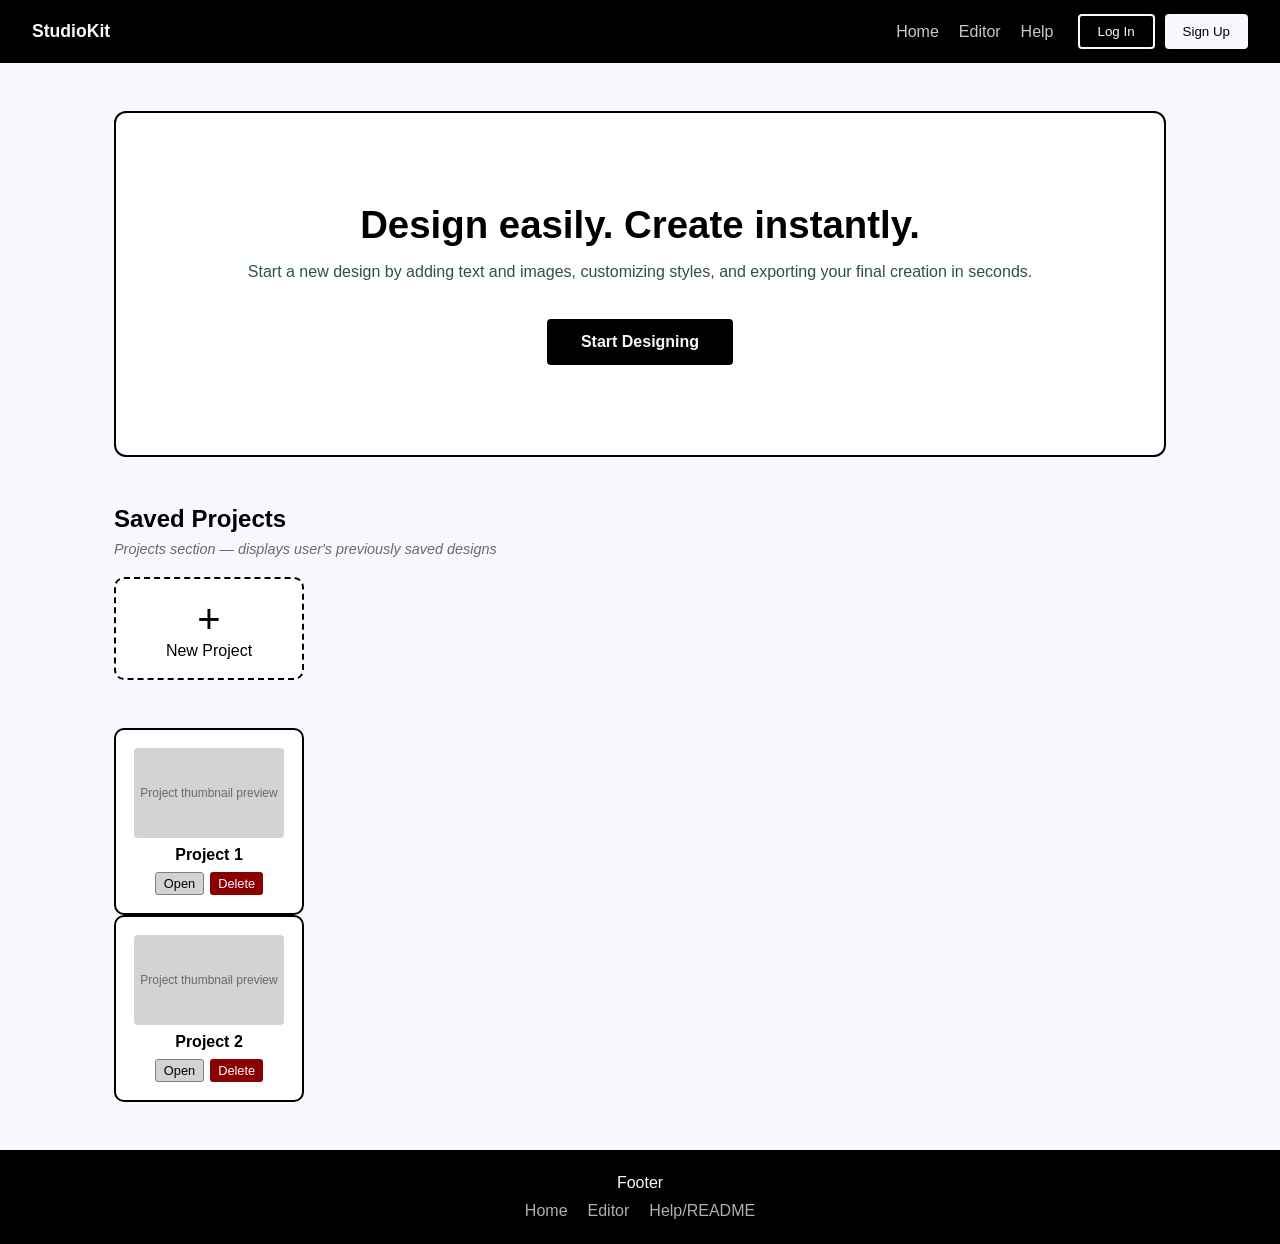
==== index.html @ 745cdff0 "Update index.html" ====
<!DOCTYPE html>
<html lang="en">
<head>
  <meta charset="UTF-8" />
  <meta name="viewport" content="width=device-width, initial-scale=1.0" />
  <title>StudioKit - Home</title>
  <link rel="stylesheet" href="style.css" />
</head>
<body>
  <!-- NAV BAR -->
  <header class="navbar">
    <div class="nav-logo">StudioKit</div>
    <nav class="nav-links">
      <a href="index.html">Home</a>
      <a href="editor.html">Editor</a>
      <a href="help.html">Help</a>
    </nav>
    <div class="nav-auth">
      <button class="btn-secondary">Log In</button>
      <button class="btn-primary">Sign Up</button>
    </div>
  </header>

  <main class="landing-main">


    <!-- BIG SECTION -->
    <section class="hero">
      <h1>Design easily. Create instantly.</h1>
      <p>Start a new design by adding text and images, customizing styles, and exporting your final creation in seconds.</p>
      <a href="editor.html" class="btn-primary btn-large">Start Designing</a>
    </section>

    <!-- SAVED PROJECTS SECTION -->
<section class="projects-section">
  <h2>Saved Projects</h2>
  <p class="section-note">Projects section — displays user's previously saved designs</p>

  <div class="projects-grid" id="projectsGrid">
    <a href="editor.html" class="project-card new-project">
      <span class="plus-icon">+</span>
      <p>New Project</p>
    </a>
  </div>
</section>

        <!-- Placeholder saved project cards -->
        <div class="project-card saved-project">
          <div class="project-thumbnail">Project thumbnail preview</div>
          <p class="project-name">Project 1</p>
          <div class="project-actions">
            <button class="btn-small">Open</button>
            <button class="btn-small btn-danger">Delete</button>
          </div>
        </div>

        <div class="project-card saved-project">
          <div class="project-thumbnail">Project thumbnail preview</div>
          <p class="project-name">Project 2</p>
          <div class="project-actions">
            <button class="btn-small">Open</button>
            <button class="btn-small btn-danger">Delete</button>
          </div>
        </div>
      </div>
    </section>
  </main>

  <!-- FOOTER -->
  <footer class="footer">
    <p>Footer</p>
    <nav>
      <a href="index.html">Home</a>
      <a href="editor.html">Editor</a>
      <a href="help.html">Help/README</a>
    </nav>
  </footer>

  <script>
  const projectsGrid = document.getElementById("projectsGrid");

  function loadSavedProjectsOnHome() {
    const savedProjects =
      JSON.parse(localStorage.getItem("studioKitProjects")) || [];

    savedProjects.forEach((project, index) => {
      const card = document.createElement("div");
      card.className = "project-card saved-project";

      card.innerHTML = `
        <div class="project-thumbnail">
          ${project.elements && project.elements.length > 0
            ? "Saved Design"
            : "Empty Project"}
        </div>

        <p class="project-name">${project.title || "Untitled Project"}</p>
        <p class="project-description">Saved: ${project.savedAt || "Recently"}</p>

        <div class="project-actions">
          <a href="editor.html" class="btn-small">Open</a>
          <button class="btn-small btn-danger" onclick="deleteProject(${index})">Delete</button>
        </div>
      `;

      projectsGrid.appendChild(card);
    });
  }

  function deleteProject(index) {
    const savedProjects =
      JSON.parse(localStorage.getItem("studioKitProjects")) || [];

    projectsGrid.innerHTML = `
  <a href="editor.html" class="project-card new-project">
    <span class="plus-icon">+</span>
    <p>New Project</p>
  </a>
`;

    savedProjects.splice(index, 1);

    localStorage.setItem("studioKitProjects", JSON.stringify(savedProjects));

    location.reload();
  }

  loadSavedProjectsOnHome();
</script>
</body>
</html>
---- style.css ----
*,
*::before,
*::after {
  box-sizing: border-box;
  margin: 0;
  padding: 0;
}

body {
  font-family: sans-serif;
  background: ghostwhite;
  color: black;
  min-height: 100vh;
}

a {
  color: inherit;
  text-decoration: none;
}

.btn-primary {
  background: black;
  color: ghostwhite;
  border: none;
  padding: 8px 18px;
  cursor: pointer;
  border-radius: 4px;
}

.btn-secondary {
  background: transparent;
  color: black;
  border: 2px solid black;
  padding: 8px 18px;
  cursor: pointer;
  border-radius: 4px;
}

.btn-small {
  background: lightgray;
  border: 1px solid gray;
  padding: 3px 8px;
  cursor: pointer;
  border-radius: 3px;
  font-size: 0.8rem;
}

.btn-danger {
  background: darkred;
  color: ghostwhite;
  border: none;
}

.btn-large {
  display: inline-block;
  padding: 14px 34px;
  font-size: 1rem;
  font-weight: 700;
  margin-top: 10px;
}

.navbar {
  display: flex;
  align-items: center;
  gap: 24px;
  padding: 14px 32px;
  background: black;
  color: ghostwhite;
}

.nav-logo {
  font-weight: 700;
  font-size: 1.1rem;
}

.nav-logo a {
  color: ghostwhite;
}

.nav-links {
  display: flex;
  gap: 20px;
  margin-left: auto;
}

.nav-links a {
  color: ghostwhite;
  opacity: 0.8;
}

.nav-links a:hover {
  opacity: 1;
}

.nav-auth {
  display: flex;
  gap: 10px;
}

.nav-auth .btn-primary {
  background: ghostwhite;
  color: black;
}

.nav-auth .btn-secondary {
  border-color: ghostwhite;
  color: ghostwhite;
}

.footer {
  background: black;
  color: ghostwhite;
  text-align: center;
  padding: 24px;
}

.footer nav {
  margin-top: 10px;
  display: flex;
  gap: 20px;
  justify-content: center;
}

.footer nav a {
  color: ghostwhite;
  opacity: 0.7;
}

.footer nav a:hover {
  opacity: 1;
}

.landing-main {
  max-width: 1100px;
  margin: 0 auto;
  padding: 48px 24px;
}

.hero {
  text-align: center;
  padding: 90px 32px;
  border: 2px solid black;
  border-radius: 12px;
  margin-bottom: 48px;
  background: white;
}

.hero h1 {
  font-size: 2.4rem;
  margin-bottom: 16px;
}

.hero p {
  margin-bottom: 28px;
  color: darkslategray;
}

.hero-helper {
  margin-top: 16px;
  margin-bottom: 0;
  font-size: 0.9rem;
  color: gray;
}

.projects-section,
.features-section {
  margin-bottom: 48px;
}

.projects-section h2,
.features-section h2 {
  font-size: 1.5rem;
  margin-bottom: 8px;
}

.section-note {
  color: dimgray;
  font-style: italic;
  margin-bottom: 20px;
  font-size: 0.9rem;
}

.projects-grid {
  display: flex;
  gap: 20px;
  flex-wrap: wrap;
}

.project-card {
  border: 2px solid black;
  border-radius: 10px;
  padding: 18px;
  width: 190px;
  text-align: center;
  background: white;
  transition: 0.2s ease;
}

.new-project {
  border: 2px dashed black;
  background: white;
}

.new-project:hover {
  background: whitesmoke;
  t4ransform: translateY(-3px);
}

.project-card {
  transition: 0.2s ease;
}

.plus-icon {
  font-size: 2.5rem;
}

.project-thumbnail {
  background: lightgray;
  height: 90px;
  border-radius: 4px;
  display: flex;
  align-items: center;
  justify-content: center;
  font-size: 0.75rem;
  color: dimgray;
  margin-bottom: 8px;
}

.project-name {
  font-weight: 600;
  margin-bottom: 8px;
}

.project-actions {
  display: flex;
  gap: 6px;
  justify-content: center;
}

.features-grid {
  display: grid;
  grid-template-columns: repeat(auto-fit, minmax(220px, 1fr));
  gap: 16px;
}

.feature-card {
  border: 1px solid black;
  background: white;
  border-radius: 6px;
  padding: 20px;
}

.feature-card h3 {
  margin-bottom: 8px;
}

.feature-card p {
  color: dimgray;
  font-size: 0.9rem;
}

.editor-body {
  display: flex;
  flex-direction: column;
  height: 100vh;
  overflow: hidden;
}

.editor-topbar {
  display: flex;
  align-items: center;
  gap: 16px;
  padding: 10px 20px;
  background: black;
  color: ghostwhite;
  flex-shrink: 0;
}

.editor-topbar a {
  color: ghostwhite;
}

.project-title-input {
  flex: 1;
  text-align: center;
  color: lightgray;
  font-style: italic;
  font-size: 0.9rem;
  border-bottom: 1px dashed lightgray;
  padding: 2px 8px;
}

.topbar-actions {
  display: flex;
  gap: 10px;
}

.topbar-actions .btn-secondary {
  border-color: ghostwhite;
  color: ghostwhite;
}

.editor-layout {
  display: flex;
  flex: 1;
  overflow: hidden;
}

.left-toolbar {
  width: 180px;
  background: antiquewhite;
  border-right: 2px solid black;
  padding: 16px;
  flex-shrink: 0;
  overflow-y: auto;
}

.left-toolbar h3 {
  margin-bottom: 6px;
}

.panel-note {
  font-size: 0.75rem;
  color: dimgray;
  font-style: italic;
  margin-bottom: 12px;
}

.tool-list {
  list-style: none;
  display: flex;
  flex-direction: column;
  gap: 8px;
}

.tool-btn {
  width: 100%;
  text-align: left;
  padding: 8px 12px;
  background: ghostwhite;
  border: 1px solid gray;
  border-radius: 4px;
  cursor: pointer;
}

.tool-btn:hover {
  background: black;
  color: ghostwhite;
}

.canvas-area {
  flex: 1;
  display: flex;
  flex-direction: column;
  align-items: center;
  justify-content: center;
  padding: 24px;
  overflow: auto;
}

.canvas-label {
  color: gray;
  font-style: italic;
  font-size: 0.85rem;
  margin-bottom: 12px;
}

.design-canvas {
  width: 10%;
  height: 10%;
  background: white;
  position: relative;
  overflow: hidden;
  border-radius: 4px;
}

.canvas-placeholder {
  position: absolute;
  top: 50%;
  left: 50%;
  transform: translate(-50%, -50%);
  color: lightgray;
  font-style: italic;
  text-align: center;
  pointer-events: none;
  width: 80%;
}

.right-panel {
  width: 240px;
  background: antiquewhite;
  border-left: 2px solid black;
  padding: 16px;
  flex-shrink: 0;
  overflow-y: auto;
}

.right-panel h3 {
  margin-bottom: 6px;
}

.control-group {
  margin-bottom: 20px;
  border: 1px solid lightgray;
  border-radius: 6px;
  padding: 12px;
  background: ghostwhite;
}

.control-group h4 {
  font-size: 0.85rem;
  text-transform: uppercase;
  letter-spacing: 0.05em;
  margin-bottom: 10px;
  border-bottom: 1px solid lightgray;
  padding-bottom: 4px;
}

.control-group label {
  display: flex;
  flex-direction: column;
  gap: 4px;
  font-size: 0.85rem;
  margin-bottom: 8px;
}

.control-group input[type="range"] {
  width: 100%;
}

.control-group select {
  width: 100%;
  padding: 3px;
}

.help-main {
  max-width: 800px;
  margin: 0 auto;
  padding: 48px 24px;
}

.help-main h1 {
  font-size: 2rem;
  margin-bottom: 8px;
}

.help-section {
  margin: 32px 0;
  border: 1px solid lightgray;
  border-radius: 6px;
  padding: 24px;
  background: white;
}

.help-section h2 {
  font-size: 1.2rem;
  margin-bottom: 12px;
  border-bottom: 1px solid lightgray;
  padding-bottom: 6px;
}

.help-steps,
.help-features {
  padding-left: 20px;
  display: flex;
  flex-direction: column;
  gap: 8px;
}

.faq-item {
  margin-bottom: 14px;
}

.faq-item h4 {
  margin-bottom: 4px;
}

.help-cta {
  display: flex;
  gap: 16px;
  margin-top: 32px;
}

/* React root — fills editor-body and creates its own flex column for the app */
.editor-body #root {
  display: flex;
  flex-direction: column;
  flex: 1;
  overflow: hidden;
  min-height: 0;
}

/* Editable project title in the top bar */
.project-title-field {
  flex: 1;
  background: transparent;
  border: none;
  border-bottom: 1px dashed lightgray;
  color: ghostwhite;
  text-align: center;
  font-size: 0.9rem;
  padding: 2px 8px;
  font-style: italic;
}

.project-title-field::placeholder {
  color: darkgray;
}

.project-title-field:focus {
  outline: none;
  border-bottom-color: white;
}
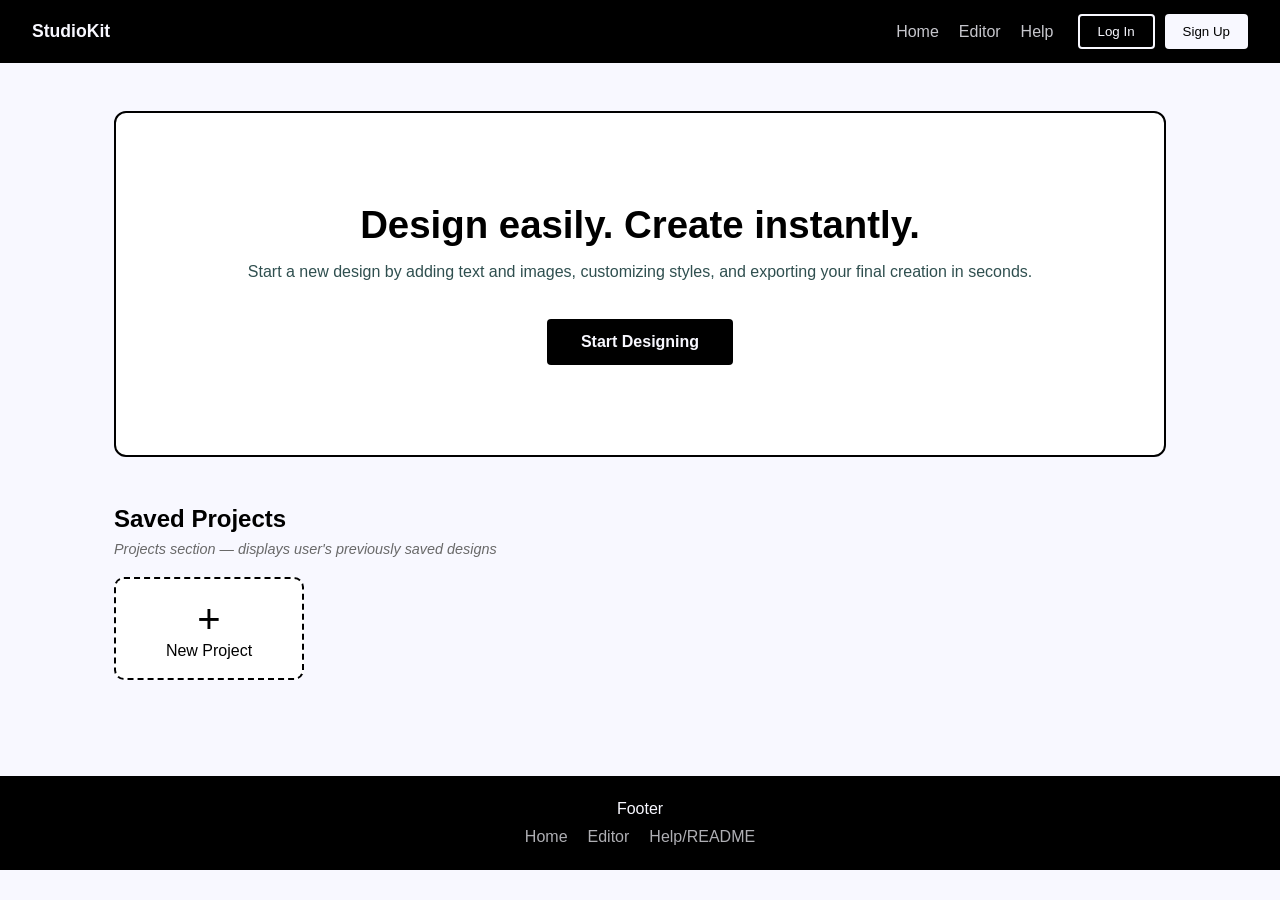
==== commit 13c4a857: "Update index.html Removed placeholder project cards from the index.html file." ====
--- a/index.html
+++ b/index.html
@@ -44,26 +44,6 @@
   </div>
 </section>
 
-        <!-- Placeholder saved project cards -->
-        <div class="project-card saved-project">
-          <div class="project-thumbnail">Project thumbnail preview</div>
-          <p class="project-name">Project 1</p>
-          <div class="project-actions">
-            <button class="btn-small">Open</button>
-            <button class="btn-small btn-danger">Delete</button>
-          </div>
-        </div>
-
-        <div class="project-card saved-project">
-          <div class="project-thumbnail">Project thumbnail preview</div>
-          <p class="project-name">Project 2</p>
-          <div class="project-actions">
-            <button class="btn-small">Open</button>
-            <button class="btn-small btn-danger">Delete</button>
-          </div>
-        </div>
-      </div>
-    </section>
   </main>
 
   <!-- FOOTER -->
@@ -77,55 +57,50 @@
   </footer>
 
   <script>
-  const projectsGrid = document.getElementById("projectsGrid");
+ const projectsGrid = document.getElementById("projectsGrid");
 
-  function loadSavedProjectsOnHome() {
-    const savedProjects =
-      JSON.parse(localStorage.getItem("studioKitProjects")) || [];
+function loadSavedProjectsOnHome() {
+  const savedProjects =
+    JSON.parse(localStorage.getItem("studioKitProjects")) || [];
 
-    savedProjects.forEach((project, index) => {
-      const card = document.createElement("div");
-      card.className = "project-card saved-project";
+  savedProjects.forEach((project, index) => {
+    const card = document.createElement("div");
+    card.className = "project-card saved-project";
 
-      card.innerHTML = `
-        <div class="project-thumbnail">
-          ${project.elements && project.elements.length > 0
+    card.innerHTML = `
+      <div class="project-thumbnail">
+        ${
+          project.elements && project.elements.length > 0
             ? "Saved Design"
-            : "Empty Project"}
-        </div>
+            : "Empty Project"
+        }
+      </div>
 
-        <p class="project-name">${project.title || "Untitled Project"}</p>
-        <p class="project-description">Saved: ${project.savedAt || "Recently"}</p>
+      <p class="project-name">${project.title || "Untitled Project"}</p>
+      <p class="project-description">Saved: ${project.savedAt || "Recently"}</p>
 
-        <div class="project-actions">
-          <a href="editor.html" class="btn-small">Open</a>
-          <button class="btn-small btn-danger" onclick="deleteProject(${index})">Delete</button>
-        </div>
-      `;
+      <div class="project-actions">
+        <a href="editor.html" class="btn-small">Open</a>
+        <button class="btn-small btn-danger" onclick="deleteProject(${index})">Delete</button>
+      </div>
+    `;
 
-      projectsGrid.appendChild(card);
-    });
-  }
+    projectsGrid.appendChild(card);
+  });
+}
 
-  function deleteProject(index) {
-    const savedProjects =
-      JSON.parse(localStorage.getItem("studioKitProjects")) || [];
+function deleteProject(index) {
+  const savedProjects =
+    JSON.parse(localStorage.getItem("studioKitProjects")) || [];
 
-    projectsGrid.innerHTML = `
-  <a href="editor.html" class="project-card new-project">
-    <span class="plus-icon">+</span>
-    <p>New Project</p>
-  </a>
-`;
+  savedProjects.splice(index, 1);
 
-    savedProjects.splice(index, 1);
+  localStorage.setItem("studioKitProjects", JSON.stringify(savedProjects));
 
-    localStorage.setItem("studioKitProjects", JSON.stringify(savedProjects));
+  location.reload();
+}
 
-    location.reload();
-  }
-
-  loadSavedProjectsOnHome();
+loadSavedProjectsOnHome();
 </script>
 </body>
 </html>
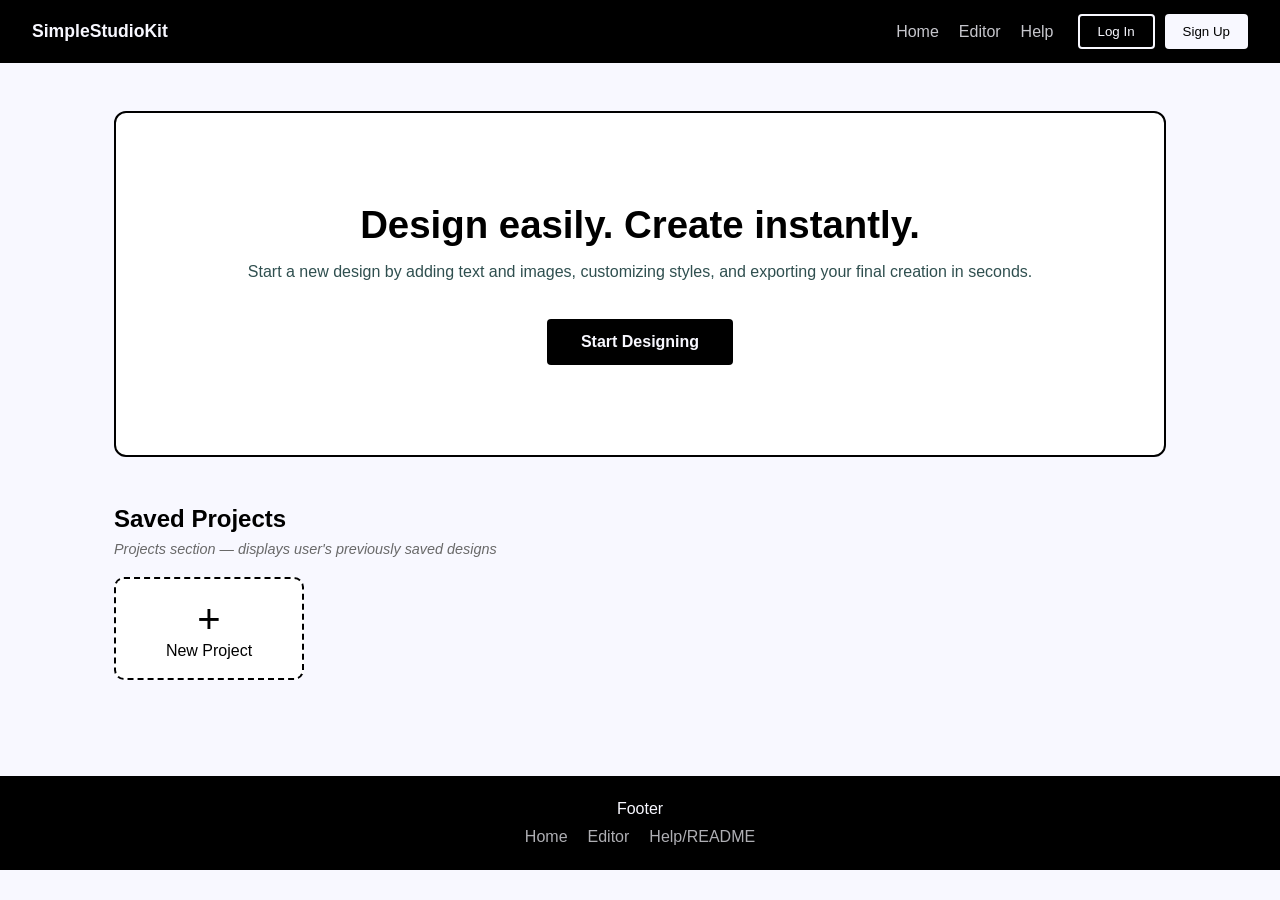
==== commit 69ad2eb2: "Update index.html" ====
--- a/index.html
+++ b/index.html
@@ -3,13 +3,13 @@
 <head>
   <meta charset="UTF-8" />
   <meta name="viewport" content="width=device-width, initial-scale=1.0" />
-  <title>StudioKit - Home</title>
+  <title>SimpleStudioKit - Home</title>
   <link rel="stylesheet" href="style.css" />
 </head>
 <body>
   <!-- NAV BAR -->
   <header class="navbar">
-    <div class="nav-logo">StudioKit</div>
+    <div class="nav-logo">SimpleStudioKit</div>
     <nav class="nav-links">
       <a href="index.html">Home</a>
       <a href="editor.html">Editor</a>
@@ -68,13 +68,13 @@
     card.className = "project-card saved-project";
 
     card.innerHTML = `
-      <div class="project-thumbnail">
-        ${
-          project.elements && project.elements.length > 0
-            ? "Saved Design"
-            : "Empty Project"
-        }
-      </div>
+    <div class="project-thumbnail">
+  ${
+    project.preview
+      ? `<img src="${project.preview}" class="saved-preview" alt="Saved project preview">`
+      : "No preview available"
+  }
+</div>
 
       <p class="project-name">${project.title || "Untitled Project"}</p>
       <p class="project-description">Saved: ${project.savedAt || "Recently"}</p>
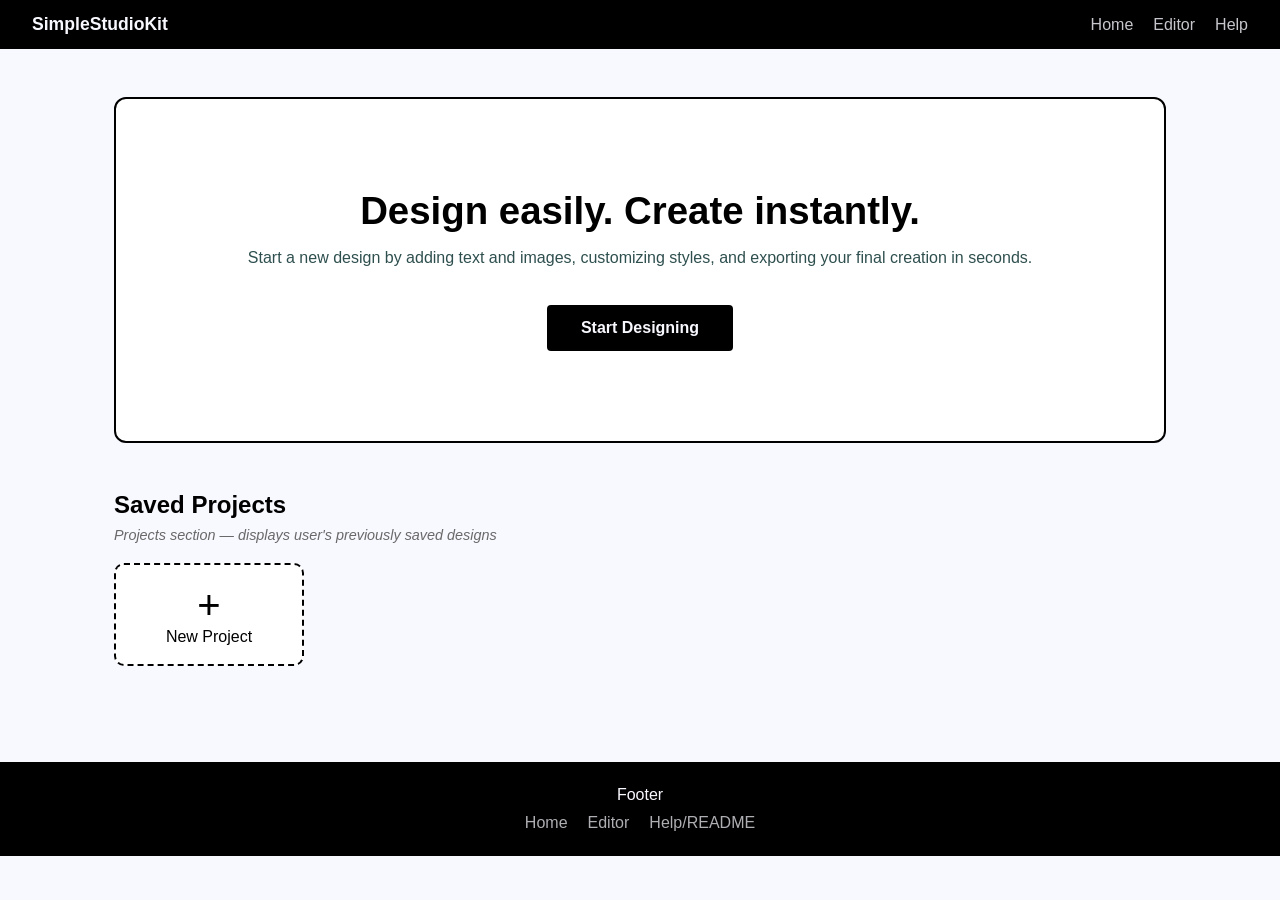
==== commit d8f87c71: "Add files via upload" ====
--- a/index.html
+++ b/index.html
@@ -15,10 +15,6 @@
       <a href="editor.html">Editor</a>
       <a href="help.html">Help</a>
     </nav>
-    <div class="nav-auth">
-      <button class="btn-secondary">Log In</button>
-      <button class="btn-primary">Sign Up</button>
-    </div>
   </header>
 
   <main class="landing-main">
@@ -80,7 +76,7 @@
       <p class="project-description">Saved: ${project.savedAt || "Recently"}</p>
 
       <div class="project-actions">
-        <a href="editor.html" class="btn-small">Open</a>
+        <a href="editor.html?project=${encodeURIComponent(project.id)}" class="btn-small">Open</a>
         <button class="btn-small btn-danger" onclick="deleteProject(${index})">Delete</button>
       </div>
     `;
--- a/style.css
+++ b/style.css
@@ -511,3 +511,30 @@
   outline: none;
   border-bottom-color: white;
 }
+
+.saved-preview {
+  width: 100%;
+  height: 100%;
+  object-fit: cover;
+  border-radius: 6px;
+  display: block;
+}
+
+.help-steps li {
+    margin-bottom: 14px;
+    line-height: 1.5;
+}
+
+.faq-item {
+    padding: 10px 0;
+    border-bottom: 1px solid lightgray;
+}
+
+.faq-item:last-child {
+    border-bottom: none;
+}
+
+.faq-item p {
+    color: dimgray;
+    margin-top: 4px;
+}
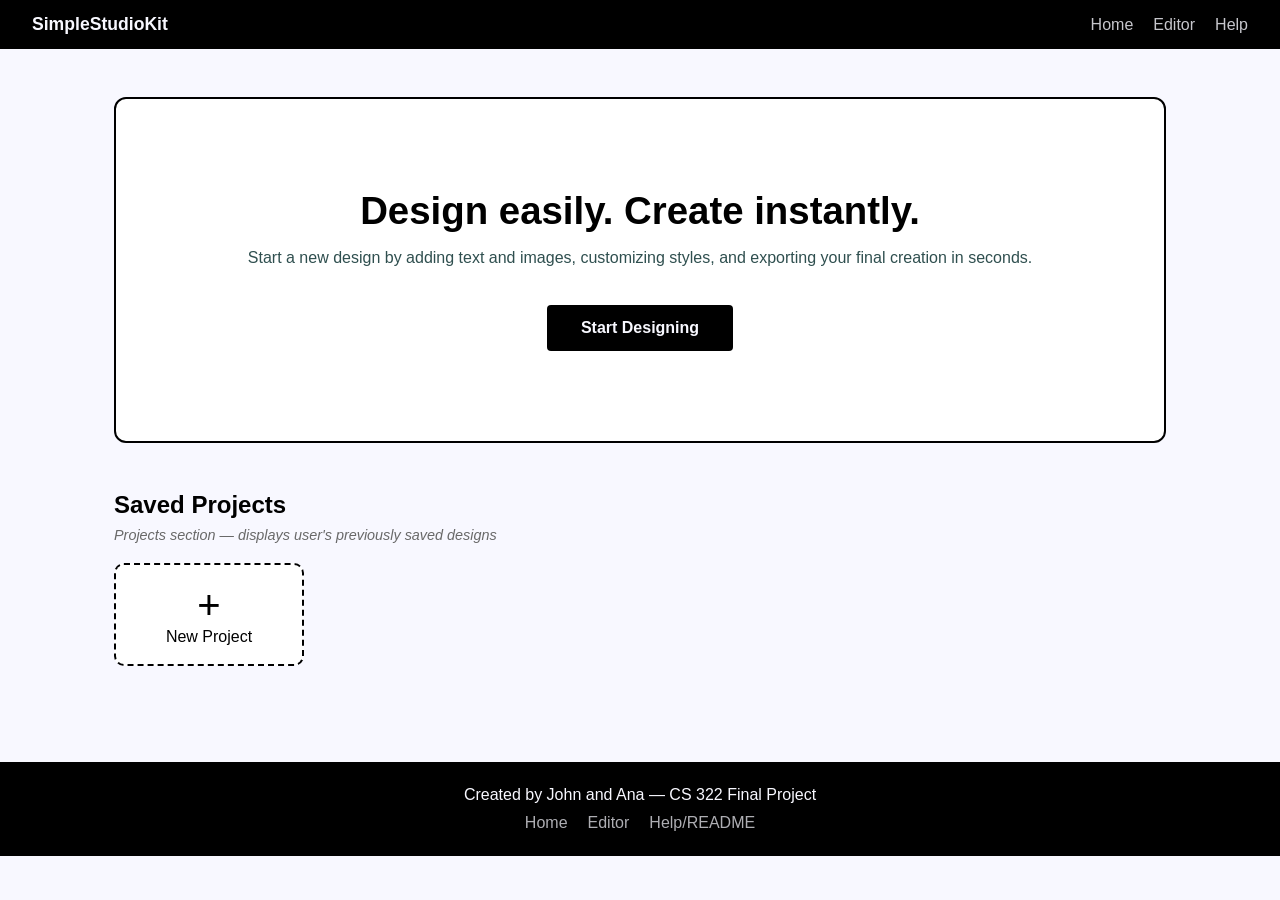
==== commit 33be1f02: "Update index.html" ====
--- a/index.html
+++ b/index.html
@@ -44,7 +44,7 @@
 
   <!-- FOOTER -->
   <footer class="footer">
-    <p>Footer</p>
+    <p>Created by John and Ana — CS 322 Final Project</p>
     <nav>
       <a href="index.html">Home</a>
       <a href="editor.html">Editor</a>
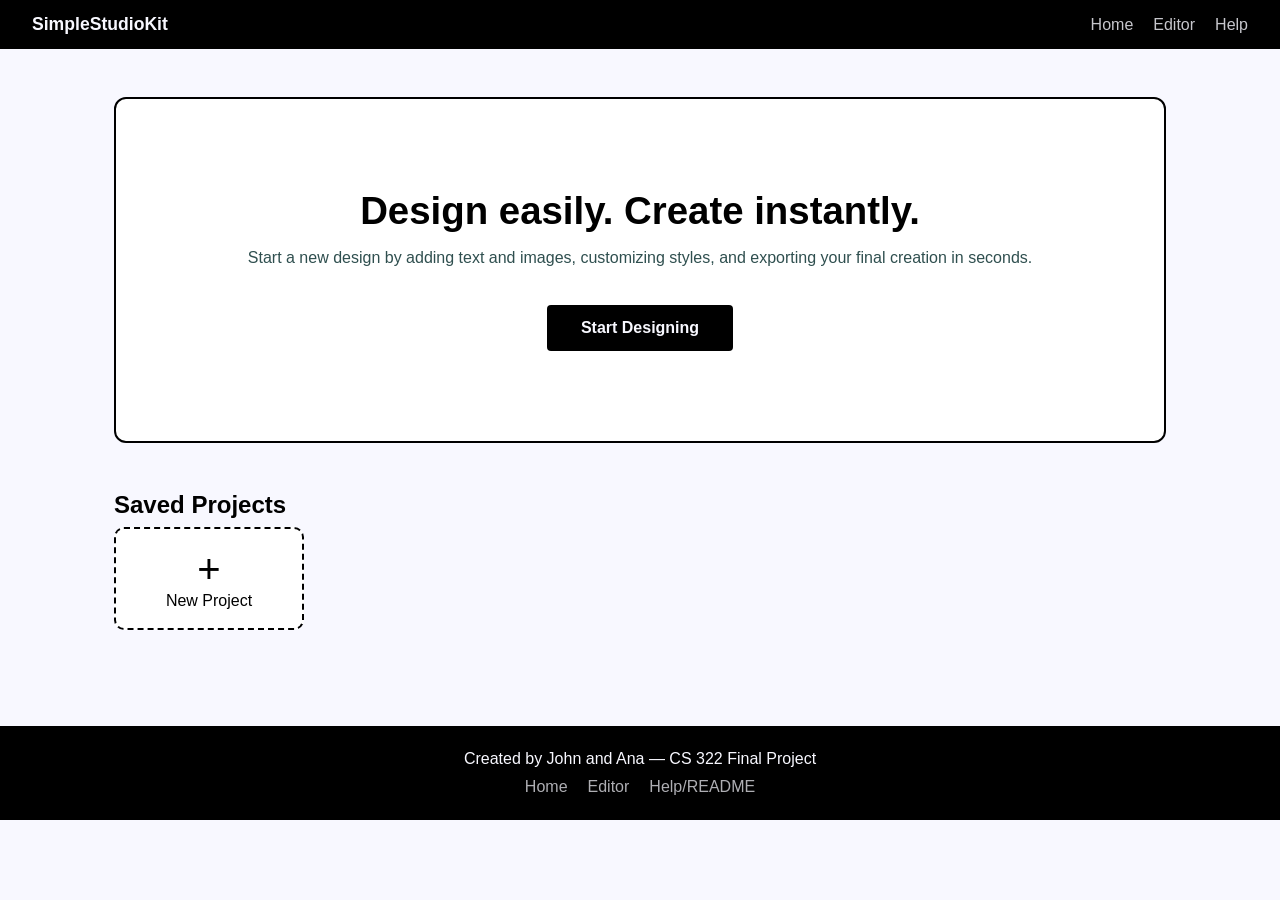
==== commit 9f27858f: "Update index.html" ====
--- a/index.html
+++ b/index.html
@@ -30,7 +30,6 @@
     <!-- SAVED PROJECTS SECTION -->
 <section class="projects-section">
   <h2>Saved Projects</h2>
-  <p class="section-note">Projects section — displays user's previously saved designs</p>
 
   <div class="projects-grid" id="projectsGrid">
     <a href="editor.html" class="project-card new-project">
